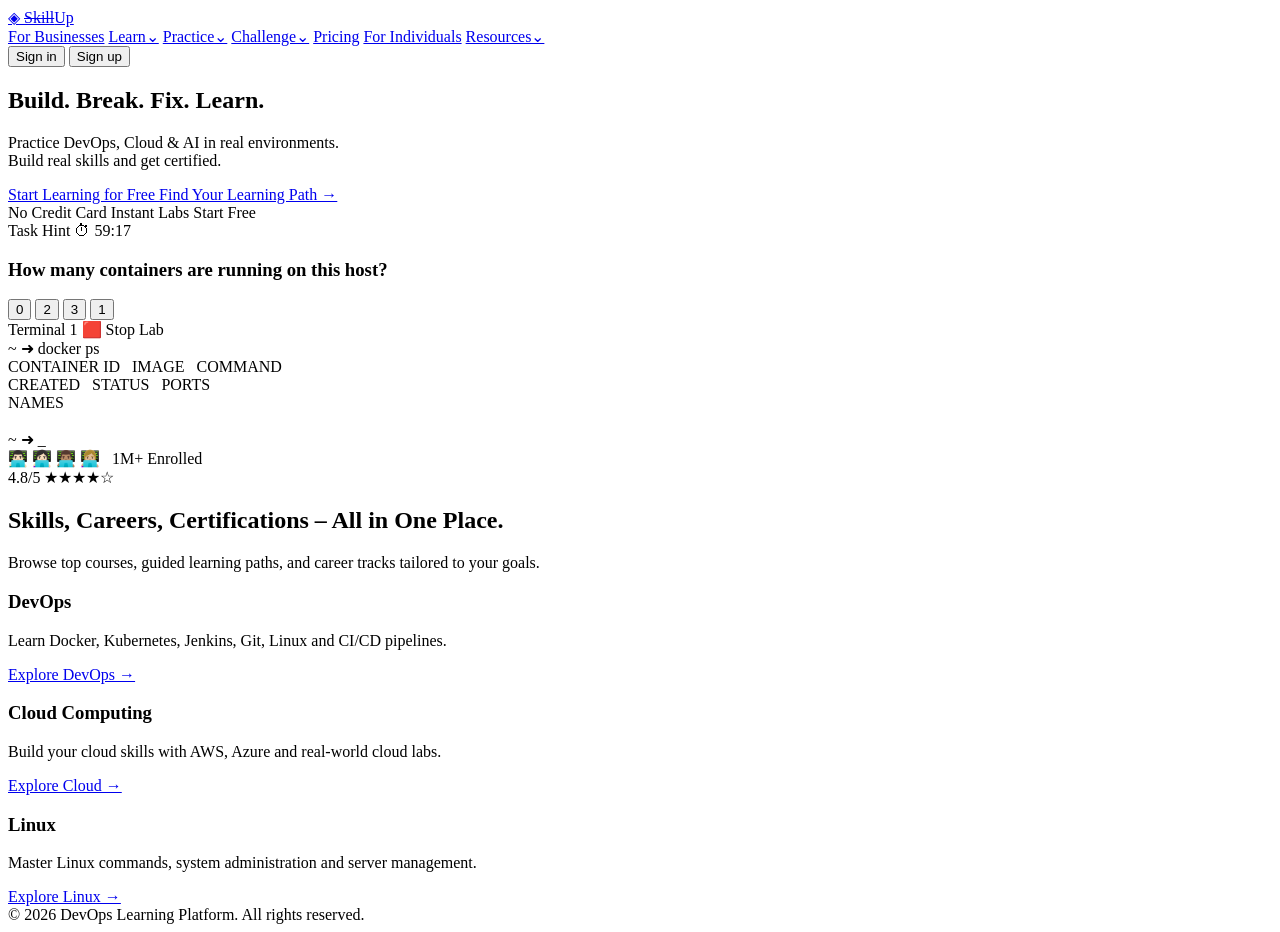
==== index.html @ 0c395686 "Add files via upload" ====
<!DOCTYPE html>
<html lang="en">
<head>
    <meta charset="UTF-8">
    <meta name="viewport" content="width=device-width, initial-scale=1.0">

    <title>DevOps Learning Platform</title>

    <!-- Connect CSS file -->
    <link rel="stylesheet" href="style.css">
</head>

<body>

    <!-- Navigation Bar -->

    <nav>
        <a href="#" class="logo">
            ◈ <S>Skill</S><span>Up</span>
        </a>

        <div class="nav-links">
            <a href="#" class="business">For Businesses</a>
            <a href="#">Learn⌄</a>
            <a href="#">Practice⌄</a>
            <a href="#">Challenge⌄</a>
            <a href="#">Pricing</a>
            <a href="#">For Individuals</a>
            <a href="#">Resources⌄</a>
        </div>

        <div class="nav-buttons">
            <button>Sign in</button>
            <button class="signup">Sign up</button>
        </div>
    </nav>


    <!-- Main Hero Section -->

    <section class="hero">

        <h1>Build. Break. Fix. Learn.</h1>

        <p>
            Practice DevOps, Cloud &amp; AI in real environments.<br>
            Build real skills and get certified.
        </p>

        <div class="hero-buttons">
            <a href="#" class="primary">
                Start Learning for Free
            </a>

            <a href="#">
                Find Your Learning Path →
            </a>
        </div>

        <div class="features">
            <span>No Credit Card</span>
            <span>Instant Labs</span>
            <span>Start Free</span>
        </div>


        <!-- Lab Preview -->

        <div class="lab-container">

            <!-- Quiz Section -->

            <div class="quiz">

                <div class="quiz-header">
                    <span>Task</span>
                    <span>Hint</span>
                    <span>⏱ 59:17</span>
                </div>

                <div class="progress">
                    <span></span>
                </div>

                <h3>
                    How many containers are running on this host?
                </h3>

                <button class="answer"
                    onclick="checkAnswer(this, false)">
                    0
                </button>

                <button class="answer"
                    onclick="checkAnswer(this, false)">
                    2
                </button>

                <button class="answer"
                    onclick="checkAnswer(this, true)">
                    3
                </button>

                <button class="answer"
                    onclick="checkAnswer(this, false)">
                    1
                </button>

            </div>


            <!-- Terminal Section -->

            <div class="terminal">

                <div class="terminal-header">
                    <span>Terminal 1</span>
                    <span>🟥 Stop Lab</span>
                </div>

                <div class="terminal-body">

                    <div class="command">
                        ~ ➜ docker ps
                    </div>

                    <div>
                        CONTAINER ID &nbsp; IMAGE &nbsp; COMMAND
                    </div>

                    <div>
                        CREATED &nbsp; STATUS &nbsp; PORTS
                    </div>

                    <div>
                        NAMES
                    </div>

                    <br>

                    <div class="command">
                        ~ ➜ <span id="terminal-output">_</span>
                    </div>

                </div>

            </div>

        </div>


        <!-- Students and Rating -->

        <div class="social-proof">

            <div class="enrolled">
                👨🏻‍💻 👩🏻‍💻 👨🏽‍💻 👩🏼‍💻
                &nbsp; 1M+ Enrolled
            </div>

            <div class="rating">
                4.8/5
                <span>★★★★☆</span>
            </div>

        </div>

    </section>


    <!-- Courses Section -->

    <section class="courses">

        <h2>
            Skills, Careers, Certifications – All in One Place.
        </h2>

        <p>
            Browse top courses, guided learning paths,
            and career tracks tailored to your goals.
        </p>

        <div class="course-cards">

            <!-- DevOps Course -->

            <div class="course-card">

                <h3>DevOps</h3>

                <p>
                    Learn Docker, Kubernetes, Jenkins,
                    Git, Linux and CI/CD pipelines.
                </p>

                <a href="#">
                    Explore DevOps →
                </a>

            </div>


            <!-- Cloud Course -->

            <div class="course-card">

                <h3>Cloud Computing</h3>

                <p>
                    Build your cloud skills with AWS,
                    Azure and real-world cloud labs.
                </p>

                <a href="#">
                    Explore Cloud →
                </a>

            </div>


            <!-- Linux Course -->

            <div class="course-card">

                <h3>Linux</h3>

                <p>
                    Master Linux commands, system
                    administration and server management.
                </p>

                <a href="#">
                    Explore Linux →
                </a>

            </div>

        </div>

    </section>


    <!-- Footer -->

    <footer>
        © 2026 DevOps Learning Platform.
        All rights reserved.
    </footer>


    <!-- JavaScript for Quiz -->

    <script>

        function checkAnswer(button, isCorrect) {

            const output =
                document.getElementById("terminal-output");

            if (isCorrect) {

                button.classList.add("correct");

                output.innerText = "Correct answer!";

            } else {

                button.classList.add("wrong");

                output.innerText = "Try again!";

            }

        }

    </script>

</body>
</html>
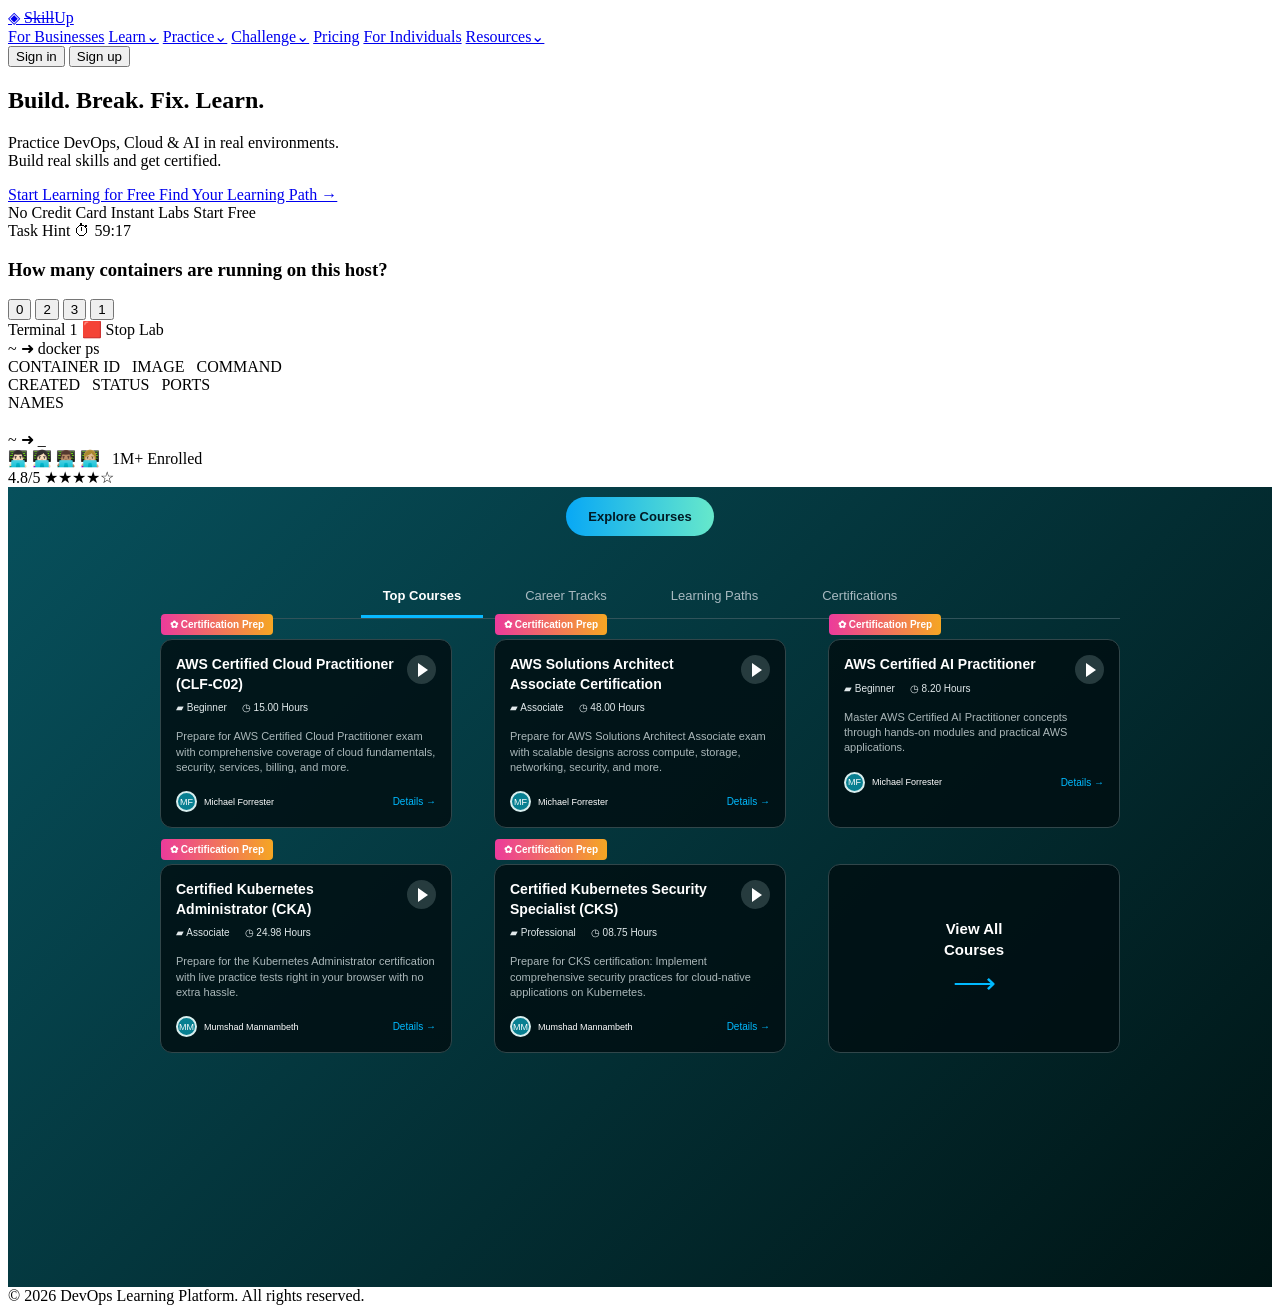
==== commit 8e6e0ba1: "Update index.html" ====
--- a/index.html
+++ b/index.html
@@ -35,6 +35,7 @@
             <button>Sign in</button>
             <button class="signup">Sign up</button>
         </div>
+        
     </nav>
 
 
@@ -169,76 +170,15 @@
 
     </section>
 
-
-    <!-- Courses Section -->
-
-    <section class="courses">
-
-        <h2>
-            Skills, Careers, Certifications – All in One Place.
-        </h2>
-
-        <p>
-            Browse top courses, guided learning paths,
-            and career tracks tailored to your goals.
-        </p>
-
-        <div class="course-cards">
-
-            <!-- DevOps Course -->
-
-            <div class="course-card">
-
-                <h3>DevOps</h3>
-
-                <p>
-                    Learn Docker, Kubernetes, Jenkins,
-                    Git, Linux and CI/CD pipelines.
-                </p>
-
-                <a href="#">
-                    Explore DevOps →
-                </a>
-
-            </div>
-
-
-            <!-- Cloud Course -->
-
-            <div class="course-card">
-
-                <h3>Cloud Computing</h3>
-
-                <p>
-                    Build your cloud skills with AWS,
-                    Azure and real-world cloud labs.
-                </p>
-
-                <a href="#">
-                    Explore Cloud →
-                </a>
-
-            </div>
-
-
-            <!-- Linux Course -->
-
-            <div class="course-card">
-
-                <h3>Linux</h3>
-
-                <p>
-                    Master Linux commands, system
-                    administration and server management.
-                </p>
-
-                <a href="#">
-                    Explore Linux →
-                </a>
-
-            </div>
-
-        </div>
+         <section class="courses-section">
+    <iframe
+    src="courses.html"
+    width="100%"
+    height="800px"
+    style="border: none; display: block;"
+></iframe>
+</section>
+    
 
     </section>
 
